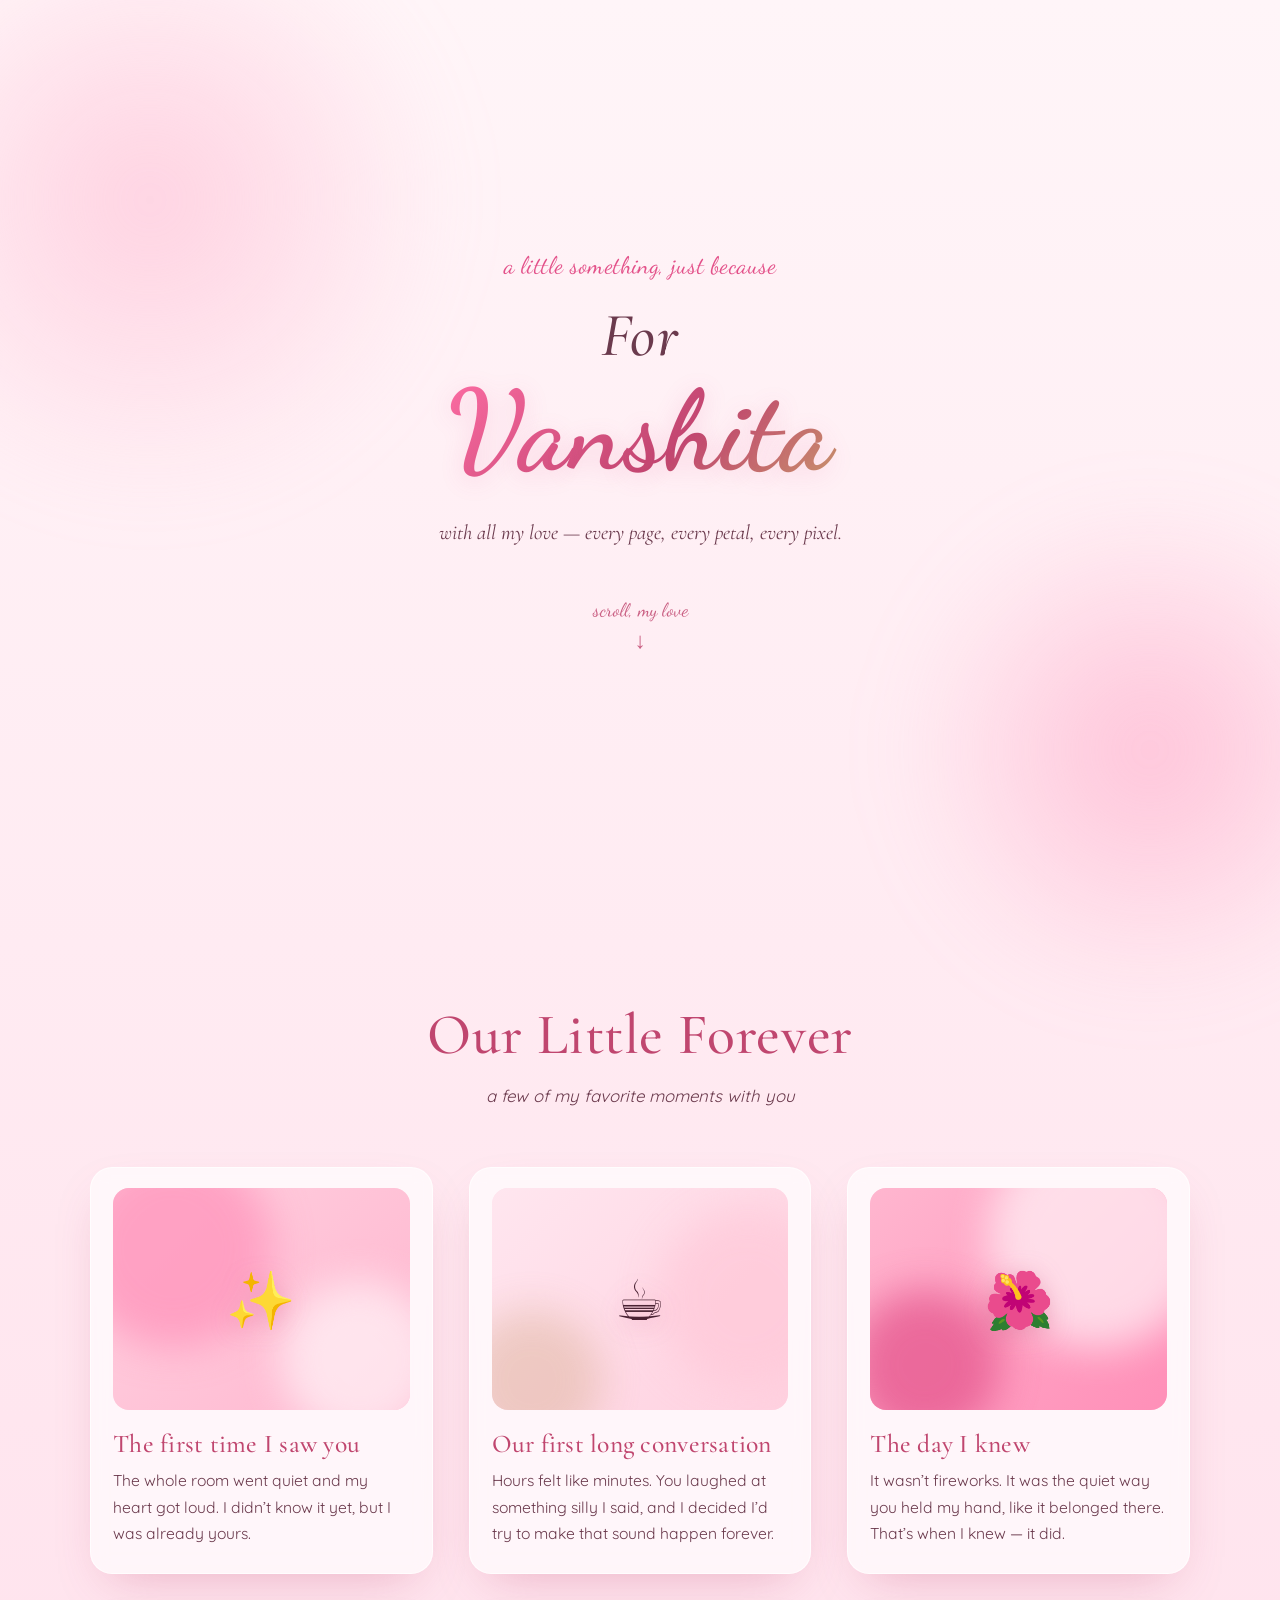
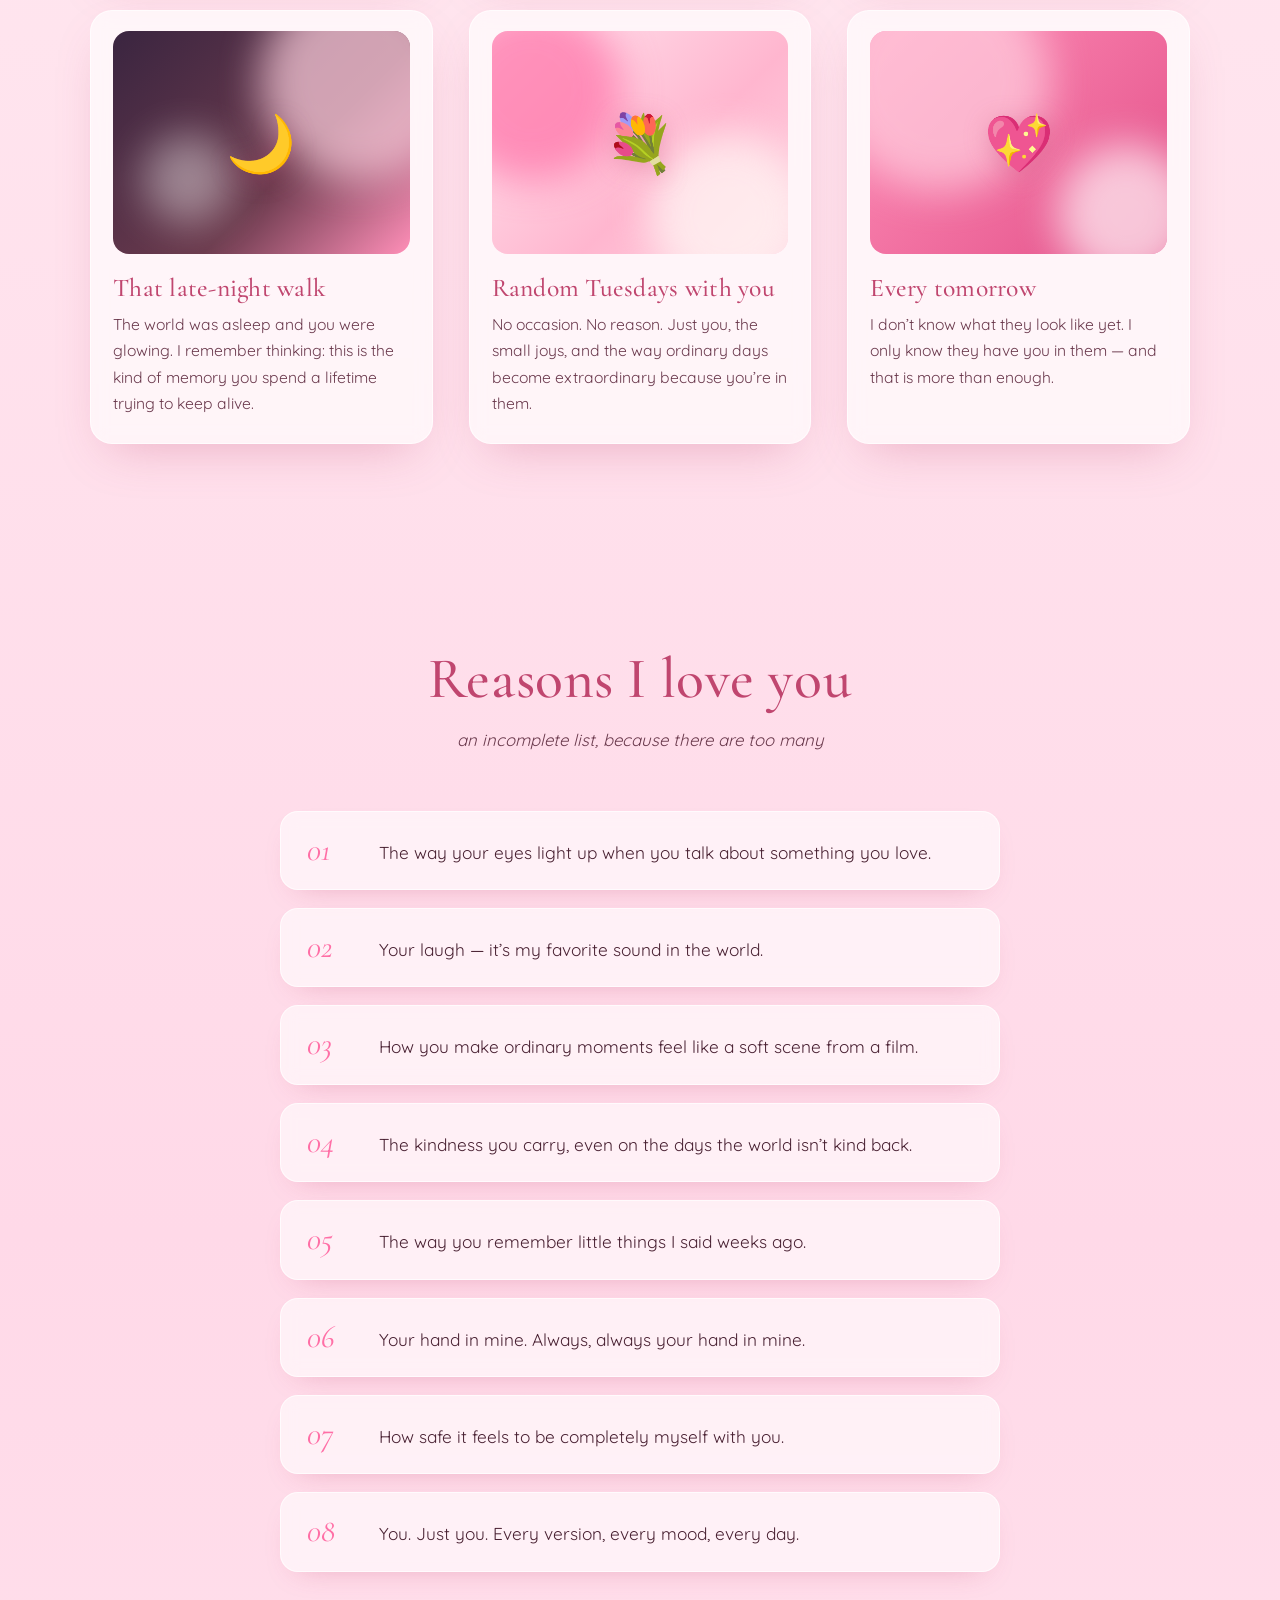
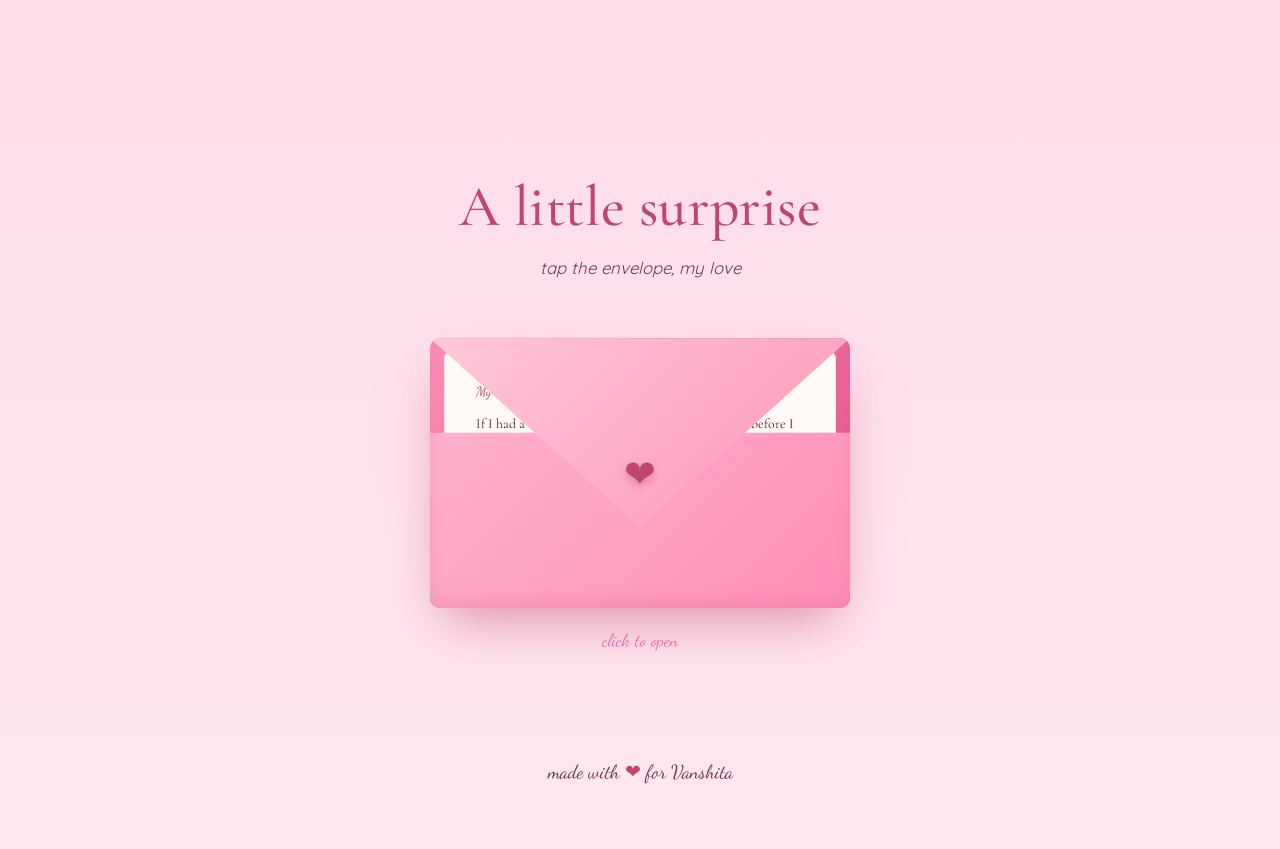
==== for-vanshita/index.html @ 7bce692b "Add a little surprise for Vanshita 💕 A standalone soft-pink memory gallery site under for-vanshita/ " ====
<!DOCTYPE html>
<html lang="en">
<head>
<meta charset="UTF-8" />
<meta name="viewport" content="width=device-width, initial-scale=1.0"/>
<title>For Vanshita, with love</title>
<link rel="preconnect" href="https://fonts.googleapis.com">
<link rel="preconnect" href="https://fonts.gstatic.com" crossorigin>
<link href="https://fonts.googleapis.com/css2?family=Cormorant+Garamond:ital,wght@0,400;0,500;0,600;1,400&family=Dancing+Script:wght@400;600;700&family=Quicksand:wght@300;400;500&display=swap" rel="stylesheet">
<link rel="stylesheet" href="styles.css">
</head>
<body>

<!-- Floating hearts canvas -->
<div class="hearts-layer" id="heartsLayer" aria-hidden="true"></div>

<!-- Intro / Hero -->
<section class="hero" id="hero">
  <div class="hero-content">
    <p class="kicker">a little something, just because</p>
    <h1 class="title">
      <span class="for">For</span>
      <span class="name">Vanshita</span>
    </h1>
    <p class="subtitle">with all my love &mdash; every page, every petal, every pixel.</p>
    <a class="scroll-cue" href="#gallery">
      <span>scroll, my love</span>
      <span class="arrow">&#x2193;</span>
    </a>
  </div>
  <div class="hero-petals" aria-hidden="true"></div>
</section>

<!-- Memory Gallery -->
<section class="gallery" id="gallery">
  <h2 class="section-title">Our Little Forever</h2>
  <p class="section-sub">a few of my favorite moments with you</p>

  <div class="memory-grid">
    <article class="memory reveal">
      <div class="memory-frame">
        <div class="memory-art art-1">
          <span class="art-emoji">&#x2728;</span>
        </div>
      </div>
      <h3>The first time I saw you</h3>
      <p>The whole room went quiet and my heart got loud. I didn&rsquo;t know it yet, but I was already yours.</p>
    </article>

    <article class="memory reveal">
      <div class="memory-frame">
        <div class="memory-art art-2">
          <span class="art-emoji">&#x2615;</span>
        </div>
      </div>
      <h3>Our first long conversation</h3>
      <p>Hours felt like minutes. You laughed at something silly I said, and I decided I&rsquo;d try to make that sound happen forever.</p>
    </article>

    <article class="memory reveal">
      <div class="memory-frame">
        <div class="memory-art art-3">
          <span class="art-emoji">&#x1F33A;</span>
        </div>
      </div>
      <h3>The day I knew</h3>
      <p>It wasn&rsquo;t fireworks. It was the quiet way you held my hand, like it belonged there. That&rsquo;s when I knew &mdash; it did.</p>
    </article>

    <article class="memory reveal">
      <div class="memory-frame">
        <div class="memory-art art-4">
          <span class="art-emoji">&#x1F319;</span>
        </div>
      </div>
      <h3>That late-night walk</h3>
      <p>The world was asleep and you were glowing. I remember thinking: this is the kind of memory you spend a lifetime trying to keep alive.</p>
    </article>

    <article class="memory reveal">
      <div class="memory-frame">
        <div class="memory-art art-5">
          <span class="art-emoji">&#x1F490;</span>
        </div>
      </div>
      <h3>Random Tuesdays with you</h3>
      <p>No occasion. No reason. Just you, the small joys, and the way ordinary days become extraordinary because you&rsquo;re in them.</p>
    </article>

    <article class="memory reveal">
      <div class="memory-frame">
        <div class="memory-art art-6">
          <span class="art-emoji">&#x1F496;</span>
        </div>
      </div>
      <h3>Every tomorrow</h3>
      <p>I don&rsquo;t know what they look like yet. I only know they have you in them &mdash; and that is more than enough.</p>
    </article>
  </div>
</section>

<!-- Reasons I Love You -->
<section class="reasons" id="reasons">
  <h2 class="section-title">Reasons I love you</h2>
  <p class="section-sub">an incomplete list, because there are too many</p>

  <ol class="reasons-list">
    <li class="reveal"><span class="num">01</span><p>The way your eyes light up when you talk about something you love.</p></li>
    <li class="reveal"><span class="num">02</span><p>Your laugh &mdash; it&rsquo;s my favorite sound in the world.</p></li>
    <li class="reveal"><span class="num">03</span><p>How you make ordinary moments feel like a soft scene from a film.</p></li>
    <li class="reveal"><span class="num">04</span><p>The kindness you carry, even on the days the world isn&rsquo;t kind back.</p></li>
    <li class="reveal"><span class="num">05</span><p>The way you remember little things I said weeks ago.</p></li>
    <li class="reveal"><span class="num">06</span><p>Your hand in mine. Always, always your hand in mine.</p></li>
    <li class="reveal"><span class="num">07</span><p>How safe it feels to be completely myself with you.</p></li>
    <li class="reveal"><span class="num">08</span><p>You. Just you. Every version, every mood, every day.</p></li>
  </ol>
</section>

<!-- Surprise Letter -->
<section class="letter-section" id="letter">
  <h2 class="section-title">A little surprise</h2>
  <p class="section-sub">tap the envelope, my love</p>

  <div class="envelope-wrap">
    <button class="envelope" id="envelope" aria-label="Open the love letter">
      <div class="envelope-back"></div>
      <div class="envelope-letter">
        <div class="letter-content">
          <p class="letter-greeting">My dearest Vanshita,</p>
          <p>
            If I had a thousand pages, I&rsquo;d still run out of room before I ran out of love.
            You are the softest part of my day and the brightest part of my heart.
          </p>
          <p>
            Thank you for being patient with me, for laughing with me, for choosing me &mdash;
            on the loud days and the quiet ones. There is no version of my life
            that I want without you in it.
          </p>
          <p>
            So this is just a small reminder, sent on no particular day,
            for no particular reason, except that you exist &mdash;
            and that is reason enough to celebrate.
          </p>
          <p class="letter-sign">forever yours &nbsp;&#x1F90D;</p>
        </div>
      </div>
      <div class="envelope-front"></div>
      <div class="envelope-flap"></div>
      <div class="envelope-heart">&#x2764;</div>
    </button>
    <p class="envelope-hint" id="envelopeHint">click to open</p>
  </div>
</section>

<footer class="footer">
  <p>made with <span class="footer-heart">&#x2764;</span> for Vanshita</p>
</footer>

<script src="script.js"></script>
</body>
</html>
---- for-vanshita/styles.css ----
/* ---------- Base ---------- */
:root {
  --pink-50:  #fff5f8;
  --pink-100: #ffe6ef;
  --pink-200: #ffd1e0;
  --pink-300: #ffb6cf;
  --pink-400: #ff8fb8;
  --pink-500: #ff6fa6;
  --pink-600: #e35089;
  --rose:     #c0466f;
  --cream:    #fff9f5;
  --ink:      #4a2233;
  --ink-soft: #6b3a4d;
  --gold:     #c79a6b;
  --shadow:   0 20px 50px -20px rgba(192, 70, 111, 0.35);
}

* { box-sizing: border-box; }

html, body {
  margin: 0;
  padding: 0;
  background: linear-gradient(180deg, #fff5f8 0%, #ffe6ef 35%, #ffd9e8 70%, #ffe6ef 100%);
  color: var(--ink);
  font-family: 'Quicksand', system-ui, sans-serif;
  scroll-behavior: smooth;
  overflow-x: hidden;
}

img { max-width: 100%; display: block; }

h1, h2, h3 {
  font-family: 'Cormorant Garamond', serif;
  font-weight: 500;
  letter-spacing: 0.01em;
  margin: 0;
}

p { margin: 0; line-height: 1.7; }

section { padding: 100px 24px; position: relative; }

.section-title {
  font-size: clamp(2.2rem, 5vw, 3.6rem);
  text-align: center;
  color: var(--rose);
  margin-bottom: 12px;
}

.section-sub {
  text-align: center;
  color: var(--ink-soft);
  font-style: italic;
  margin-bottom: 56px;
  font-size: 1.05rem;
}

/* ---------- Floating hearts ---------- */
.hearts-layer {
  position: fixed;
  inset: 0;
  pointer-events: none;
  z-index: 1;
  overflow: hidden;
}

.heart {
  position: absolute;
  bottom: -40px;
  font-size: 18px;
  color: var(--pink-400);
  opacity: 0;
  animation: floatUp linear forwards;
  user-select: none;
  text-shadow: 0 2px 8px rgba(255, 111, 166, 0.4);
}

@keyframes floatUp {
  0%   { transform: translateY(0) translateX(0) rotate(0deg) scale(0.6); opacity: 0; }
  10%  { opacity: 0.9; }
  50%  { transform: translateY(-50vh) translateX(20px) rotate(15deg) scale(1); }
  100% { transform: translateY(-110vh) translateX(-20px) rotate(-10deg) scale(0.8); opacity: 0; }
}

/* ---------- Hero ---------- */
.hero {
  min-height: 100vh;
  display: flex;
  align-items: center;
  justify-content: center;
  text-align: center;
  position: relative;
  z-index: 2;
  padding: 60px 24px;
}

.hero-content { max-width: 720px; position: relative; z-index: 3; }

.kicker {
  font-family: 'Dancing Script', cursive;
  color: var(--pink-600);
  font-size: 1.5rem;
  margin-bottom: 18px;
  letter-spacing: 0.02em;
}

.title {
  font-size: clamp(3.5rem, 12vw, 7rem);
  line-height: 1;
  margin-bottom: 28px;
}

.title .for {
  display: block;
  font-style: italic;
  color: var(--ink-soft);
  font-size: 0.55em;
  margin-bottom: 8px;
}

.title .name {
  display: block;
  font-family: 'Dancing Script', cursive;
  font-weight: 700;
  background: linear-gradient(135deg, var(--pink-500), var(--rose) 60%, var(--gold));
  -webkit-background-clip: text;
  background-clip: text;
  color: transparent;
  text-shadow: 0 4px 24px rgba(227, 80, 137, 0.18);
  animation: nameGlow 4s ease-in-out infinite;
}

@keyframes nameGlow {
  0%, 100% { filter: drop-shadow(0 0 6px rgba(255, 143, 184, 0.35)); }
  50%      { filter: drop-shadow(0 0 18px rgba(255, 143, 184, 0.65)); }
}

.subtitle {
  font-family: 'Cormorant Garamond', serif;
  font-style: italic;
  font-size: 1.3rem;
  color: var(--ink-soft);
  max-width: 540px;
  margin: 0 auto 48px;
}

.scroll-cue {
  display: inline-flex;
  flex-direction: column;
  align-items: center;
  gap: 6px;
  color: var(--rose);
  text-decoration: none;
  font-family: 'Dancing Script', cursive;
  font-size: 1.2rem;
  opacity: 0.85;
  transition: opacity 0.3s ease;
}

.scroll-cue:hover { opacity: 1; }

.scroll-cue .arrow {
  font-size: 1.4rem;
  animation: bounce 2s ease-in-out infinite;
}

@keyframes bounce {
  0%, 100% { transform: translateY(0); }
  50%      { transform: translateY(8px); }
}

/* Hero soft petal aura */
.hero::before {
  content: "";
  position: absolute;
  width: 600px; height: 600px;
  background: radial-gradient(circle, rgba(255, 182, 207, 0.55) 0%, rgba(255, 182, 207, 0) 70%);
  border-radius: 50%;
  top: -100px; left: -150px;
  z-index: 1;
  filter: blur(40px);
}

.hero::after {
  content: "";
  position: absolute;
  width: 500px; height: 500px;
  background: radial-gradient(circle, rgba(255, 143, 184, 0.45) 0%, rgba(255, 143, 184, 0) 70%);
  border-radius: 50%;
  bottom: -100px; right: -120px;
  z-index: 1;
  filter: blur(40px);
}

/* ---------- Memory Gallery ---------- */
.gallery { position: relative; z-index: 2; }

.memory-grid {
  display: grid;
  grid-template-columns: repeat(auto-fit, minmax(280px, 1fr));
  gap: 36px;
  max-width: 1100px;
  margin: 0 auto;
}

.memory {
  background: rgba(255, 255, 255, 0.65);
  backdrop-filter: blur(8px);
  -webkit-backdrop-filter: blur(8px);
  border-radius: 22px;
  padding: 20px 22px 26px;
  box-shadow: var(--shadow);
  border: 1px solid rgba(255, 255, 255, 0.7);
  transition: transform 0.5s cubic-bezier(.2,.8,.2,1), box-shadow 0.5s ease;
}

.memory:hover {
  transform: translateY(-8px) rotate(-0.4deg);
  box-shadow: 0 30px 60px -25px rgba(192, 70, 111, 0.5);
}

.memory-frame {
  width: 100%;
  aspect-ratio: 4 / 3;
  border-radius: 16px;
  overflow: hidden;
  margin-bottom: 18px;
  position: relative;
  background: var(--pink-100);
}

.memory-art {
  width: 100%; height: 100%;
  display: flex;
  align-items: center;
  justify-content: center;
  position: relative;
  overflow: hidden;
}

.memory-art::before,
.memory-art::after {
  content: "";
  position: absolute;
  border-radius: 50%;
  filter: blur(20px);
  opacity: 0.7;
}

.art-1 { background: linear-gradient(135deg, #ffd1e0, #ffb6cf); }
.art-1::before { width: 200px; height: 200px; background: #ff8fb8; top: -40px; left: -40px; }
.art-1::after  { width: 160px; height: 160px; background: #fff5f8; bottom: -30px; right: -30px; }

.art-2 { background: linear-gradient(135deg, #ffe6ef, #ffd1e0); }
.art-2::before { width: 180px; height: 180px; background: #ffc8d8; top: 20px; right: -50px; }
.art-2::after  { width: 140px; height: 140px; background: #c79a6b; bottom: -40px; left: -30px; opacity: 0.3; }

.art-3 { background: linear-gradient(135deg, #ffb6cf, #ff8fb8); }
.art-3::before { width: 220px; height: 220px; background: #fff5f8; top: -60px; right: -40px; }
.art-3::after  { width: 150px; height: 150px; background: #e35089; bottom: -30px; left: -20px; }

.art-4 { background: linear-gradient(135deg, #3a2540, #6b3a4d 60%, #ff8fb8); }
.art-4::before { width: 200px; height: 200px; background: #ffd1e0; top: -50px; right: -50px; }
.art-4::after  { width: 90px; height: 90px; background: #fff; bottom: 30px; left: 30px; opacity: 0.4; }

.art-5 { background: linear-gradient(135deg, #ffe6ef, #ffb6cf 60%, #ffd1e0); }
.art-5::before { width: 180px; height: 180px; background: #ff6fa6; top: -30px; left: -50px; }
.art-5::after  { width: 160px; height: 160px; background: #fff9f5; bottom: -40px; right: -20px; }

.art-6 { background: linear-gradient(135deg, #ff8fb8, #e35089); }
.art-6::before { width: 220px; height: 220px; background: #ffd1e0; top: -60px; left: -40px; }
.art-6::after  { width: 140px; height: 140px; background: #fff5f8; bottom: -30px; right: -30px; }

.art-emoji {
  position: relative;
  z-index: 2;
  font-size: 3.5rem;
  filter: drop-shadow(0 4px 12px rgba(192, 70, 111, 0.3));
  animation: floaty 5s ease-in-out infinite;
}

@keyframes floaty {
  0%, 100% { transform: translateY(0) rotate(-3deg); }
  50%      { transform: translateY(-8px) rotate(3deg); }
}

.memory h3 {
  font-size: 1.6rem;
  color: var(--rose);
  margin-bottom: 8px;
}

.memory p {
  color: var(--ink-soft);
  font-size: 0.98rem;
}

/* ---------- Reasons ---------- */
.reasons { position: relative; z-index: 2; }

.reasons-list {
  list-style: none;
  padding: 0;
  margin: 0 auto;
  max-width: 720px;
  display: flex;
  flex-direction: column;
  gap: 18px;
}

.reasons-list li {
  display: flex;
  align-items: flex-start;
  gap: 22px;
  background: rgba(255, 255, 255, 0.6);
  backdrop-filter: blur(8px);
  -webkit-backdrop-filter: blur(8px);
  padding: 22px 26px;
  border-radius: 18px;
  border: 1px solid rgba(255, 255, 255, 0.7);
  box-shadow: 0 12px 30px -18px rgba(192, 70, 111, 0.4);
  transition: transform 0.4s ease, background 0.4s ease;
}

.reasons-list li:hover {
  transform: translateX(6px);
  background: rgba(255, 255, 255, 0.85);
}

.reasons-list .num {
  font-family: 'Cormorant Garamond', serif;
  font-style: italic;
  font-size: 2rem;
  color: var(--pink-500);
  line-height: 1;
  min-width: 50px;
}

.reasons-list p {
  font-size: 1.08rem;
  color: var(--ink);
  padding-top: 4px;
}

/* ---------- Letter / Envelope ---------- */
.letter-section { position: relative; z-index: 2; padding-bottom: 60px; }

.envelope-wrap {
  display: flex;
  flex-direction: column;
  align-items: center;
  gap: 18px;
  margin-top: 20px;
}

.envelope {
  position: relative;
  width: min(420px, 90vw);
  height: 270px;
  border: none;
  background: transparent;
  padding: 0;
  cursor: pointer;
  perspective: 1000px;
  transition: transform 0.4s ease;
}

.envelope:hover { transform: translateY(-6px); }

.envelope-back,
.envelope-front,
.envelope-flap {
  position: absolute;
  inset: 0;
}

.envelope-back {
  background: linear-gradient(135deg, #ff8fb8, #e35089);
  border-radius: 10px;
  box-shadow: 0 25px 50px -15px rgba(192, 70, 111, 0.55), inset 0 0 30px rgba(0,0,0,0.05);
}

.envelope-letter {
  position: absolute;
  inset: 14px;
  background: linear-gradient(180deg, #fffbf6, #fff5f8);
  border-radius: 6px;
  padding: 28px 32px;
  text-align: left;
  z-index: 2;
  transition: transform 0.9s cubic-bezier(.2,.8,.2,1) 0.4s;
  box-shadow: inset 0 0 0 1px rgba(192, 70, 111, 0.1);
  overflow: hidden;
}

.letter-content {
  font-family: 'Cormorant Garamond', serif;
  color: var(--ink);
  font-size: 0.92rem;
  line-height: 1.5;
}

.letter-greeting {
  font-family: 'Dancing Script', cursive;
  font-size: 1.4rem;
  color: var(--rose);
  margin-bottom: 8px !important;
}

.letter-content p { margin-bottom: 8px; font-size: 0.86rem; }

.letter-sign {
  font-family: 'Dancing Script', cursive;
  font-size: 1.2rem !important;
  color: var(--pink-600);
  text-align: right;
  margin-top: 4px;
}

.envelope-front {
  background: linear-gradient(135deg, #ffb6cf, #ff8fb8);
  border-radius: 10px;
  clip-path: polygon(0 35%, 100% 35%, 100% 100%, 0 100%);
  z-index: 3;
  box-shadow: inset 0 -8px 16px rgba(192, 70, 111, 0.15);
}

.envelope-flap {
  background: linear-gradient(135deg, #ffc8d8, #ff8fb8);
  border-radius: 10px 10px 0 0;
  clip-path: polygon(0 0, 100% 0, 50% 70%);
  transform-origin: top;
  transition: transform 0.7s cubic-bezier(.6,-0.3,.7,1.4);
  z-index: 5;
  box-shadow: 0 4px 10px rgba(192, 70, 111, 0.1);
}

.envelope-heart {
  position: absolute;
  top: 50%; left: 50%;
  transform: translate(-50%, -50%) scale(1);
  font-size: 2.4rem;
  color: var(--rose);
  z-index: 6;
  text-shadow: 0 4px 10px rgba(192, 70, 111, 0.4);
  transition: transform 0.4s ease, opacity 0.3s ease;
  pointer-events: none;
  animation: heartBeat 1.5s ease-in-out infinite;
}

@keyframes heartBeat {
  0%, 100% { transform: translate(-50%, -50%) scale(1); }
  50%      { transform: translate(-50%, -50%) scale(1.15); }
}

/* Opened state */
.envelope.open .envelope-flap {
  transform: rotateX(180deg);
}

.envelope.open .envelope-heart {
  opacity: 0;
  transform: translate(-50%, -50%) scale(0.5);
}

.envelope.open .envelope-letter {
  transform: translateY(-60%) scale(1.05);
  z-index: 10;
}

.envelope.open {
  height: 460px;
}

.envelope-hint {
  font-family: 'Dancing Script', cursive;
  color: var(--pink-600);
  font-size: 1.1rem;
  opacity: 0.8;
  animation: pulseHint 2s ease-in-out infinite;
}

.envelope.open ~ .envelope-hint,
.envelope-hint.hidden { opacity: 0; }

@keyframes pulseHint {
  0%, 100% { opacity: 0.6; }
  50%      { opacity: 1; }
}

/* ---------- Footer ---------- */
.footer {
  text-align: center;
  padding: 40px 20px 60px;
  color: var(--ink-soft);
  font-family: 'Dancing Script', cursive;
  font-size: 1.2rem;
  position: relative;
  z-index: 2;
}

.footer-heart {
  color: var(--rose);
  display: inline-block;
  animation: heartBeat 1.5s ease-in-out infinite;
}

/* ---------- Reveal animation ---------- */
.reveal {
  opacity: 0;
  transform: translateY(30px);
  transition: opacity 0.9s ease, transform 0.9s cubic-bezier(.2,.8,.2,1);
}

.reveal.visible {
  opacity: 1;
  transform: translateY(0);
}

/* ---------- Small screens ---------- */
@media (max-width: 600px) {
  section { padding: 70px 18px; }
  .reasons-list li { padding: 18px 20px; gap: 16px; }
  .reasons-list .num { font-size: 1.6rem; min-width: 40px; }
  .letter-content { font-size: 0.85rem; }
  .letter-content p { font-size: 0.8rem; }
}
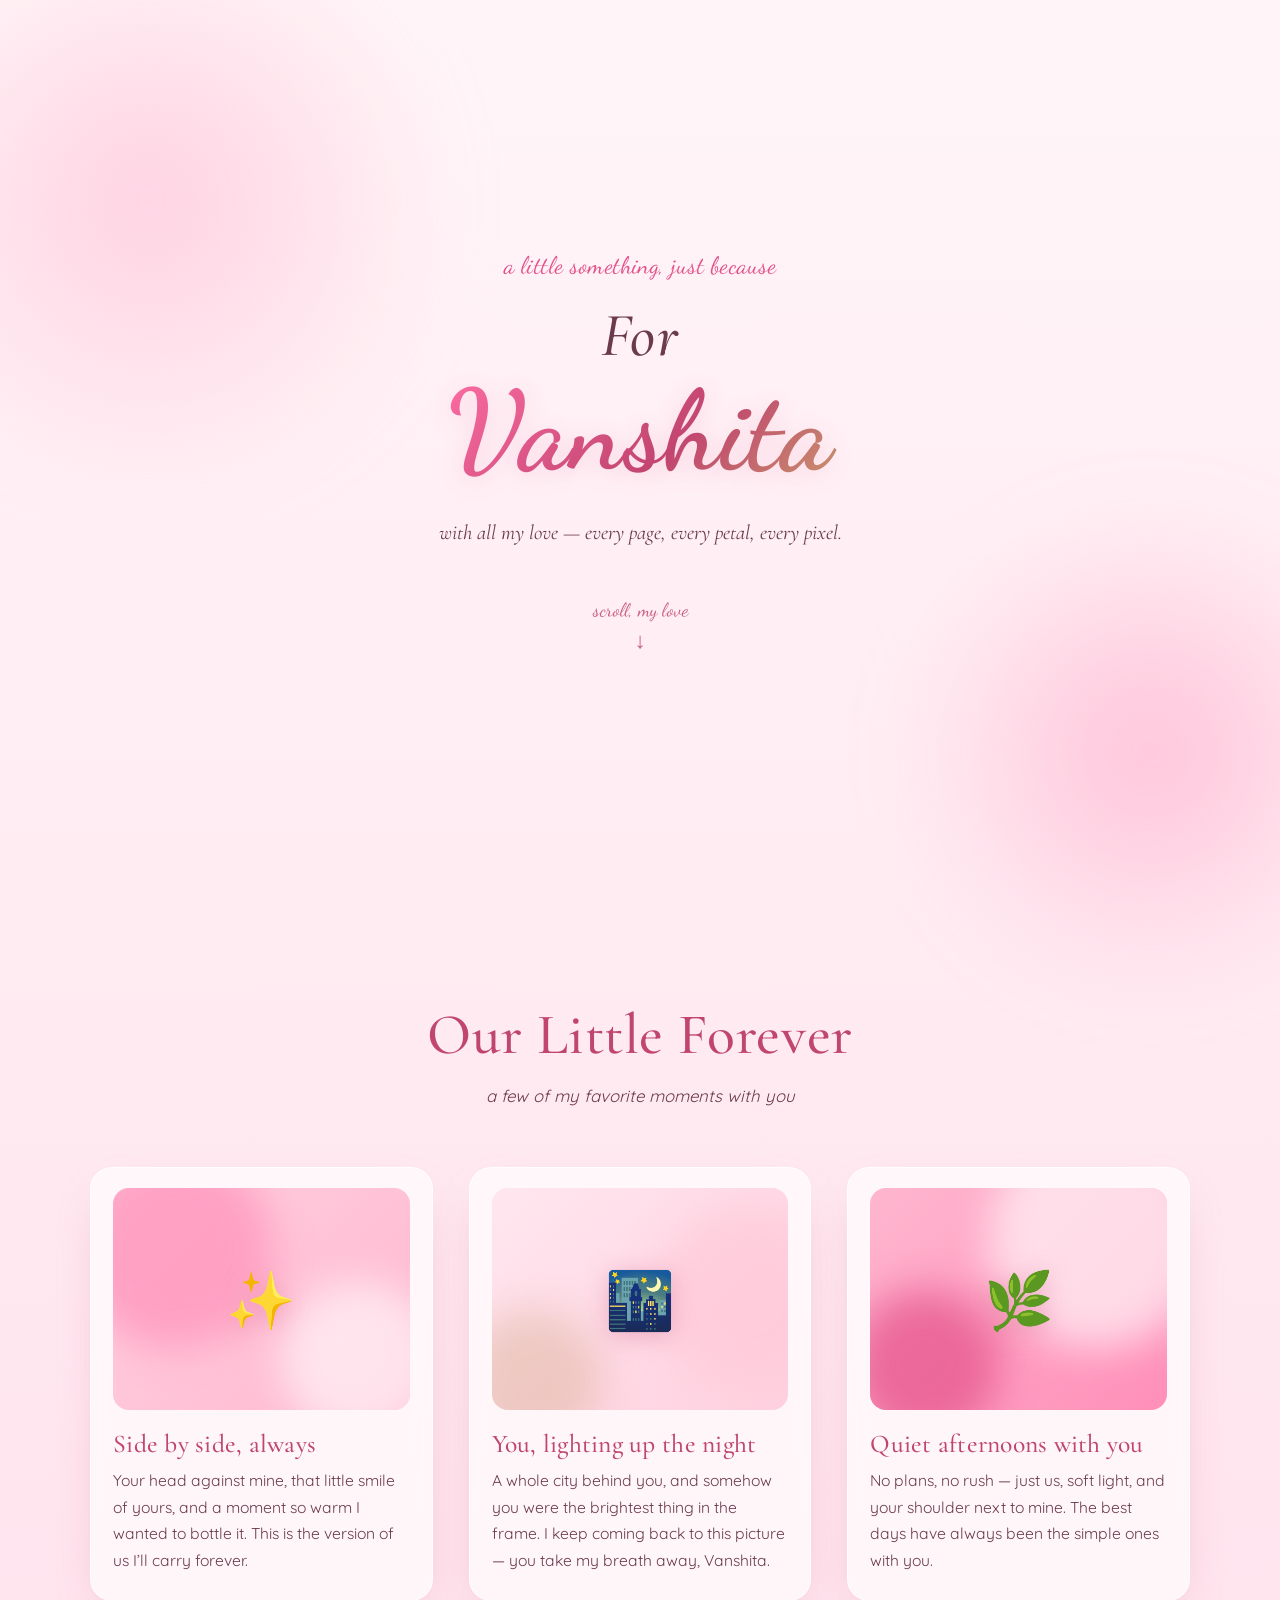
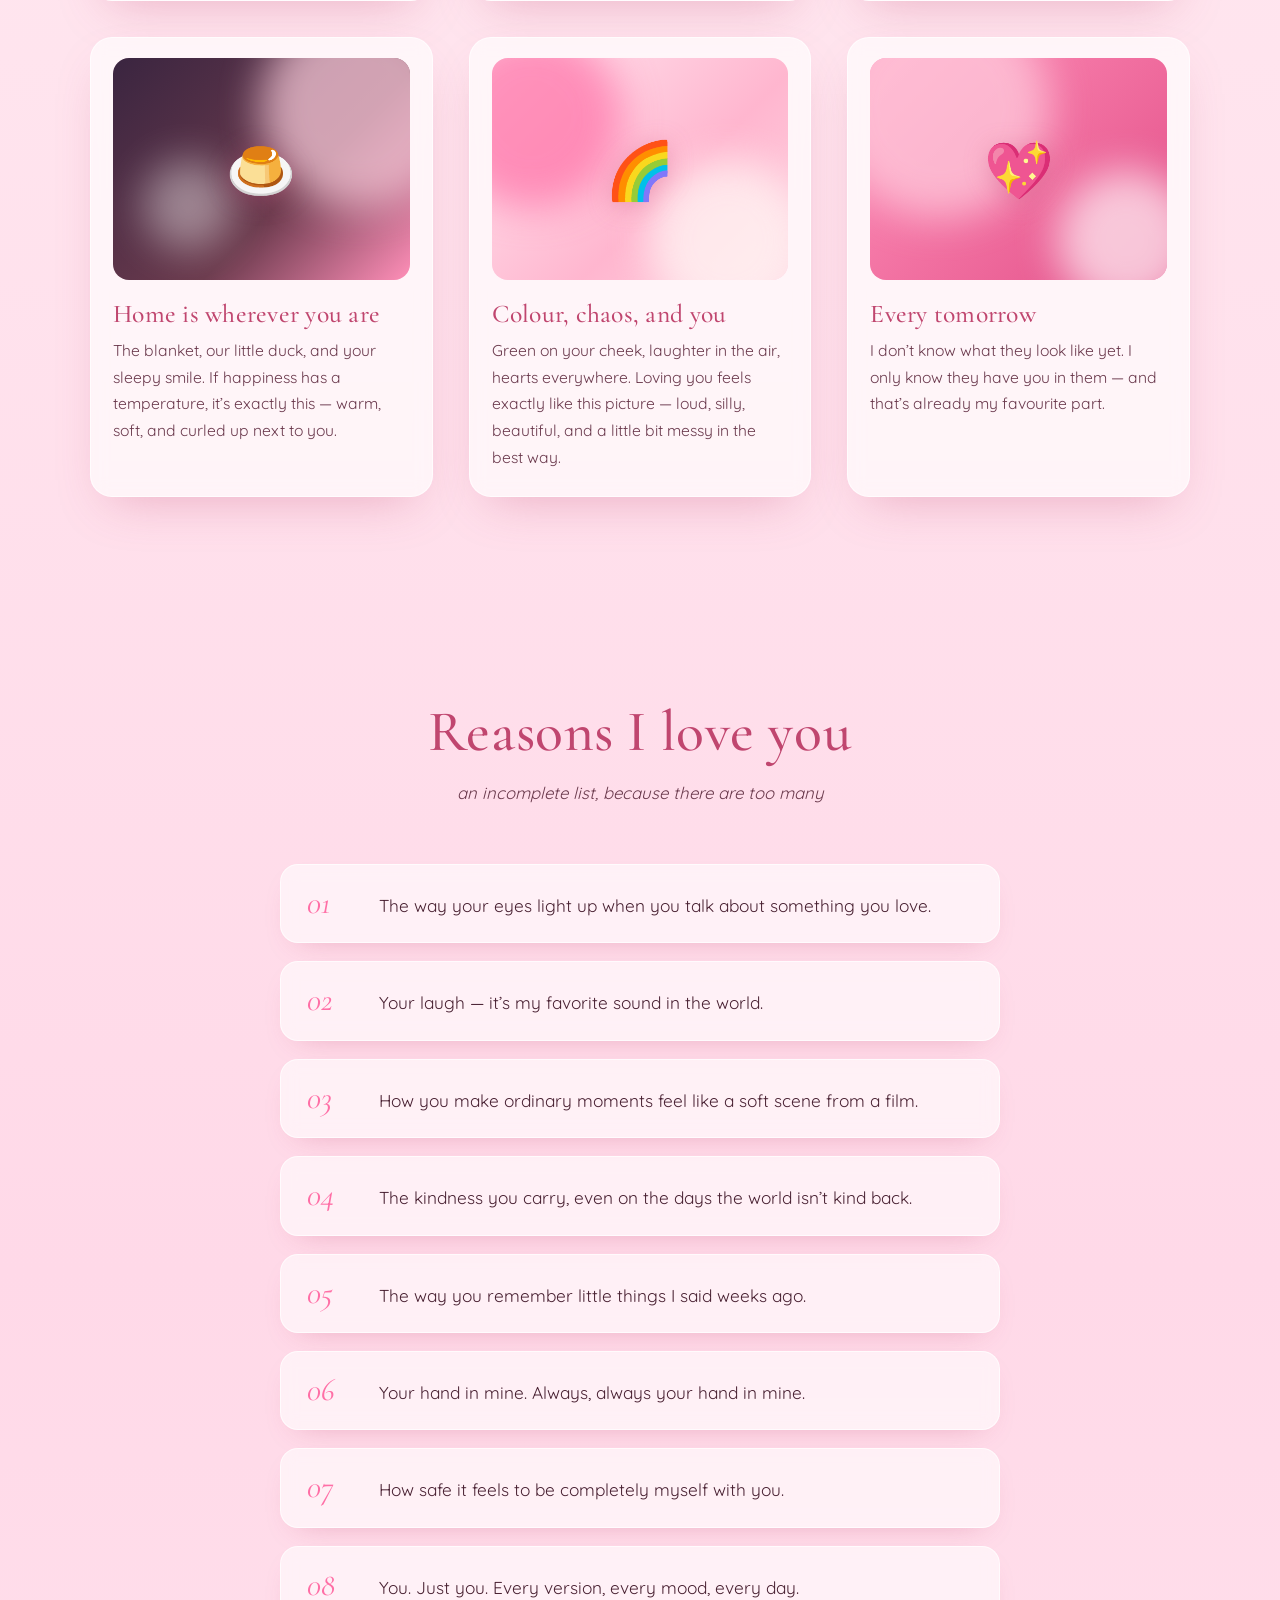
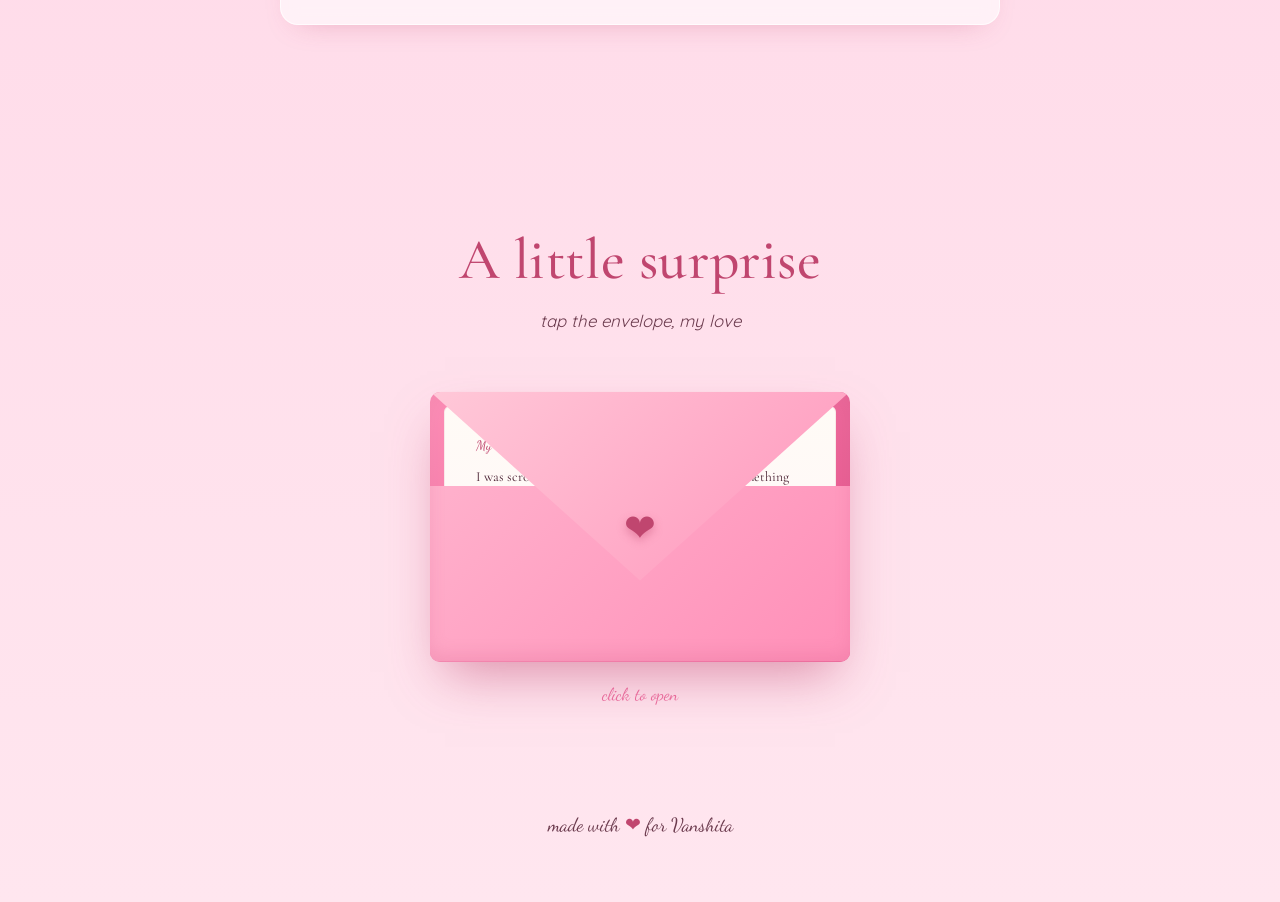
==== commit 1755e439: "Personalize gift with photo-paired captions for Vanshita Rewrote the memory gallery to use real phot" ====
--- a/for-vanshita/index.html
+++ b/for-vanshita/index.html
@@ -39,52 +39,47 @@
   <div class="memory-grid">
     <article class="memory reveal">
       <div class="memory-frame">
-        <div class="memory-art art-1">
-          <span class="art-emoji">&#x2728;</span>
-        </div>
+        <img src="photos/photo1.jpg" alt="Us together" loading="lazy"
+             onerror="this.outerHTML='<div class=&quot;memory-art art-1&quot;><span class=&quot;art-emoji&quot;>&#x2728;</span></div>'">
       </div>
-      <h3>The first time I saw you</h3>
-      <p>The whole room went quiet and my heart got loud. I didn&rsquo;t know it yet, but I was already yours.</p>
+      <h3>Side by side, always</h3>
+      <p>Your head against mine, that little smile of yours, and a moment so warm I wanted to bottle it. This is the version of us I&rsquo;ll carry forever.</p>
     </article>
 
     <article class="memory reveal">
       <div class="memory-frame">
-        <div class="memory-art art-2">
-          <span class="art-emoji">&#x2615;</span>
-        </div>
+        <img src="photos/photo2.jpg" alt="Vanshita under the city lights" loading="lazy"
+             onerror="this.outerHTML='<div class=&quot;memory-art art-2&quot;><span class=&quot;art-emoji&quot;>&#x1F303;</span></div>'">
       </div>
-      <h3>Our first long conversation</h3>
-      <p>Hours felt like minutes. You laughed at something silly I said, and I decided I&rsquo;d try to make that sound happen forever.</p>
+      <h3>You, lighting up the night</h3>
+      <p>A whole city behind you, and somehow you were the brightest thing in the frame. I keep coming back to this picture &mdash; you take my breath away, Vanshita.</p>
     </article>
 
     <article class="memory reveal">
       <div class="memory-frame">
-        <div class="memory-art art-3">
-          <span class="art-emoji">&#x1F33A;</span>
-        </div>
+        <img src="photos/photo3.jpg" alt="A quiet afternoon together" loading="lazy"
+             onerror="this.outerHTML='<div class=&quot;memory-art art-3&quot;><span class=&quot;art-emoji&quot;>&#x1F33F;</span></div>'">
       </div>
-      <h3>The day I knew</h3>
-      <p>It wasn&rsquo;t fireworks. It was the quiet way you held my hand, like it belonged there. That&rsquo;s when I knew &mdash; it did.</p>
+      <h3>Quiet afternoons with you</h3>
+      <p>No plans, no rush &mdash; just us, soft light, and your shoulder next to mine. The best days have always been the simple ones with you.</p>
     </article>
 
     <article class="memory reveal">
       <div class="memory-frame">
-        <div class="memory-art art-4">
-          <span class="art-emoji">&#x1F319;</span>
-        </div>
+        <img src="photos/photo4.jpg" alt="Lazy mornings with you" loading="lazy"
+             onerror="this.outerHTML='<div class=&quot;memory-art art-4&quot;><span class=&quot;art-emoji&quot;>&#x1F36E;</span></div>'">
       </div>
-      <h3>That late-night walk</h3>
-      <p>The world was asleep and you were glowing. I remember thinking: this is the kind of memory you spend a lifetime trying to keep alive.</p>
+      <h3>Home is wherever you are</h3>
+      <p>The blanket, our little duck, and your sleepy smile. If happiness has a temperature, it&rsquo;s exactly this &mdash; warm, soft, and curled up next to you.</p>
     </article>
 
     <article class="memory reveal">
       <div class="memory-frame">
-        <div class="memory-art art-5">
-          <span class="art-emoji">&#x1F490;</span>
-        </div>
+        <img src="photos/photo5.jpg" alt="Holi together" loading="lazy"
+             onerror="this.outerHTML='<div class=&quot;memory-art art-5&quot;><span class=&quot;art-emoji&quot;>&#x1F308;</span></div>'">
       </div>
-      <h3>Random Tuesdays with you</h3>
-      <p>No occasion. No reason. Just you, the small joys, and the way ordinary days become extraordinary because you&rsquo;re in them.</p>
+      <h3>Colour, chaos, and you</h3>
+      <p>Green on your cheek, laughter in the air, hearts everywhere. Loving you feels exactly like this picture &mdash; loud, silly, beautiful, and a little bit messy in the best way.</p>
     </article>
 
     <article class="memory reveal">
@@ -94,7 +89,7 @@
         </div>
       </div>
       <h3>Every tomorrow</h3>
-      <p>I don&rsquo;t know what they look like yet. I only know they have you in them &mdash; and that is more than enough.</p>
+      <p>I don&rsquo;t know what they look like yet. I only know they have you in them &mdash; and that&rsquo;s already my favourite part.</p>
     </article>
   </div>
 </section>
@@ -126,22 +121,24 @@
       <div class="envelope-back"></div>
       <div class="envelope-letter">
         <div class="letter-content">
-          <p class="letter-greeting">My dearest Vanshita,</p>
+          <p class="letter-greeting">My Vanshita,</p>
           <p>
-            If I had a thousand pages, I&rsquo;d still run out of room before I ran out of love.
-            You are the softest part of my day and the brightest part of my heart.
+            I was scrolling through our pictures today and something funny happened &mdash;
+            in every single one, you&rsquo;re smiling, and in every single one, so am I.
+            Even the messy Holi ones. Even the half-awake morning ones. Even the ones
+            where the lighting is terrible and we look ridiculous.
           </p>
           <p>
-            Thank you for being patient with me, for laughing with me, for choosing me &mdash;
-            on the loud days and the quiet ones. There is no version of my life
-            that I want without you in it.
+            I think that&rsquo;s the whole secret, isn&rsquo;t it? You make my life softer.
+            Loud days, quiet days, balcony nights, lazy afternoons &mdash; you turn all of
+            them into somewhere I want to stay.
           </p>
           <p>
-            So this is just a small reminder, sent on no particular day,
-            for no particular reason, except that you exist &mdash;
-            and that is reason enough to celebrate.
+            So this is just a tiny reminder, sent on no particular day, for no particular reason,
+            except that you exist &mdash; and that&rsquo;s already the best thing
+            that&rsquo;s ever happened to me.
           </p>
-          <p class="letter-sign">forever yours &nbsp;&#x1F90D;</p>
+          <p class="letter-sign">yours, always &nbsp;&#x1F90D;</p>
         </div>
       </div>
       <div class="envelope-front"></div>
--- a/for-vanshita/styles.css
+++ b/for-vanshita/styles.css
@@ -229,6 +229,18 @@
   background: var(--pink-100);
 }
 
+.memory-frame img {
+  width: 100%;
+  height: 100%;
+  object-fit: cover;
+  display: block;
+  transition: transform 0.8s cubic-bezier(.2,.8,.2,1);
+}
+
+.memory:hover .memory-frame img {
+  transform: scale(1.06);
+}
+
 .memory-art {
   width: 100%; height: 100%;
   display: flex;
